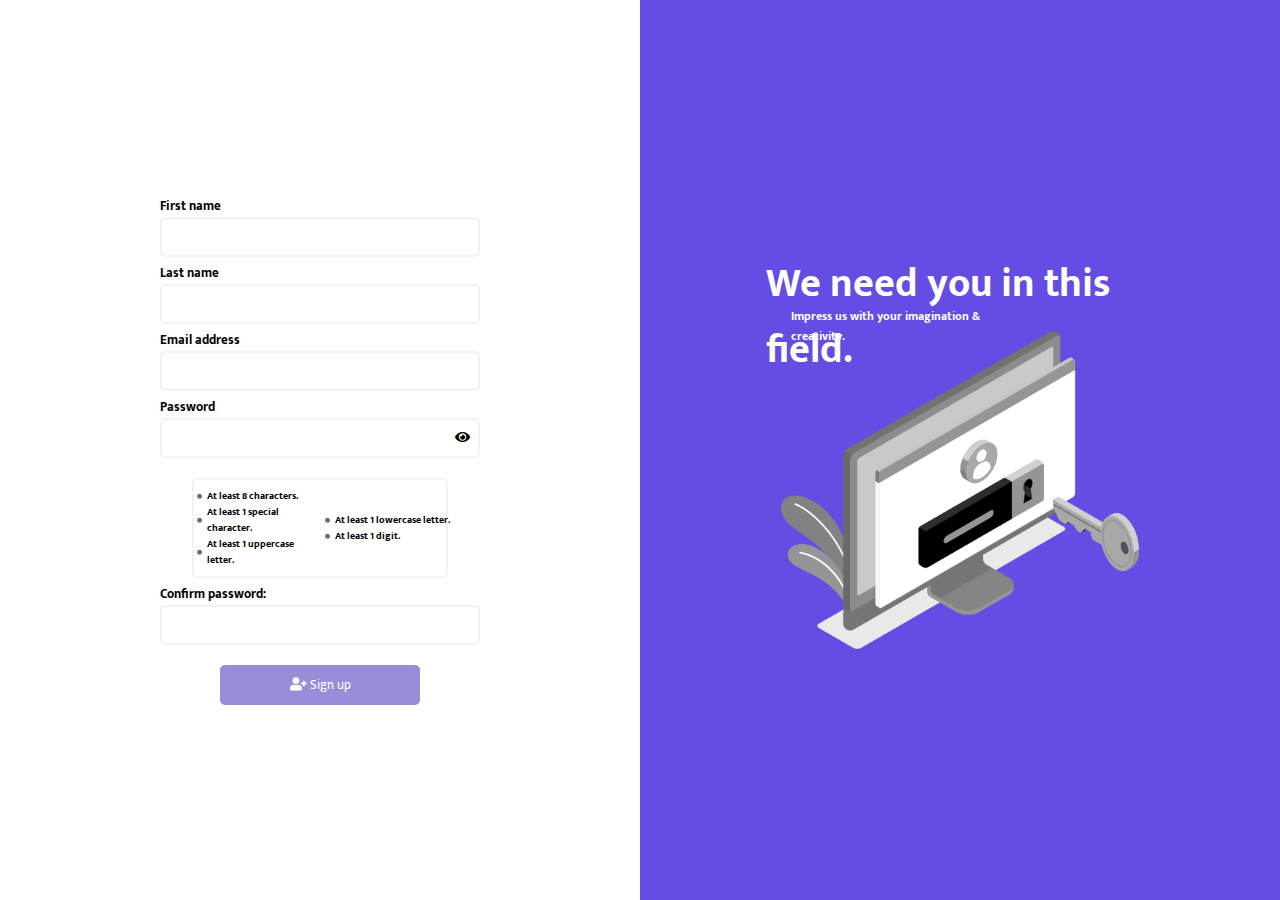
==== pages/signup.html @ ec61c76c "first" ====
<!DOCTYPE html>
<html lang="en">
  <head>
    <link
      href="https://cdnjs.cloudflare.com/ajax/libs/font-awesome/5.5.0/css/all.min.css"
      rel="stylesheet"
    />
    <link rel="preconnect" href="https://fonts.googleapis.com" />
    <link
      href="https://fonts.googleapis.com/css2?family=Mukta&family=Rubik:wght@300&display=swap"
      rel="stylesheet"
    />
    <link rel="stylesheet" href="../styles/signup.css" />
    <link rel="stylesheet" href="../styles/global.css" />
    <meta charset="UTF-8" />
    <meta name="viewport" content="width=device-width, initial-scale=1.0" />
    <meta http-equiv="X-UA-Compatible" content="ie=edge" />
    <title>Sign Up</title>
  </head>

  <body>
    <div class="left-side"> 
      <div class="left-content">
        <div class="first-name-block">
          <h1 class="input-name">First name</h1>
          <input placeholder="" class="input w-100" id="first-name" type="text" />
        </div>
        <div class="last-name-block">
          <h1 class="input-name">Last name</h1>
          <input placeholder="" class="input w-100" id="last-name" type="text" />
        </div>
        <div class="second-block">
          <div class="input-slot-email">
            <h1 class="input-name-email">Email address</h1>
            <input placeholder="" class="input-email w-100" />
          </div>
        </div>
        <div class="third-block">
          <div class="input-slot-password">
            <h1 class="input-name-password">Password</h1>
            <div class="wrapper d-flex position-relative">
              <input placeholder="" class="input-password w-100" type="password" />
              <button class="visibility">
                <i class="fas fa-eye"></i>
              </button>
            </div>
          </div>
          <div class="password-check">
            <div class="columne-1">
              <div id="eight-characters" class="password-spec 1">
                <i class="fas fa-circle"></i>
                <h1 class="spec-name">At least 8 characters.</h1>
              </div>
              <div id="special-character" class="password-spec 2">
                <i class="fas fa-circle"></i>
                <h1 class="spec-name">At least 1 special character.</h1>
              </div>
              <div id="upper-case" class="password-spec 3">
                <i class="fas fa-circle"></i>
                <h1 class="spec-name">At least 1 uppercase letter.</h1>
              </div>
            </div>
            <div class="columne-2">
              <div id="lower-case" class="password-spec 4">
                <i class="fas fa-circle"></i>
                <h1 class="spec-name">At least 1 lowercase letter.</h1>
              </div>
              <div id="digits" class="password-spec 5">
                <i class="fas fa-circle"></i>
                <h1 class="spec-name">At least 1 digit.</h1>
              </div>
            </div>
          </div>
        </div>
        <div class="fourth-block">
          <div class="input-slot-confirm">
            <h1 class="input-name-confirm">Confirm password:</h1>
            <input placeholder="" class="input-confirm" type="password" />
          </div>
        </div>
        <button class="sign-up-button" disabled>
          <i class="fas fa-user-plus"></i>
          Sign up
        </button>
      </div>
    </div>
    <div class="right-side">
      <div class="right-content">
        <div class="new-user">
          <h1 class="headerOnRight">We need you in this field.</h1>
          <h1 class="under-header">
            Impress us with your imagination & creativity.
          </h1>
        </div>
        <img class="signUpPic" src="../images/signUpScreen.png" />
      </div>
    </div>
  </body>
  <script src="../scripts/signup.js"></script>
</html>
---- styles/signup.css ----
html {
  margin: 0px;
  width: 100%;
  height: 100%;
  font-family: "Mukta", sans-serif;
}
body {
  margin: 0px;
  width: 100%;
  min-height: 100%;
  display: flex;
  overflow-x: hidden;
}
.right-side {
  background-color: #654de4;
  width: 50%;
  display: flex;
  flex-direction: column;
  justify-content: center;
  align-content: center;
}
.left-side {
  margin: auto;
  width: 50%;
  border-radius: 0;
  background-color: #fff;
  display: flex;
  flex-direction: column;
  align-content: center;
  justify-content: center;
  align-items: center;
}
.left-content {
  width: 50%;
  display: flex;
  margin: auto;
  flex-direction: column;
  align-items: center;
}
.right-content {
  width: 70%;
  display: flex;
  margin: auto;
  flex-direction: column;
  justify-content: space-around;
}
.input {
  width: 50%;
  height: 40px;
  font-family: "Mukta", sans-serif;
  border-radius: 5px;
  border-color: rgb(241, 241, 241);
  border-width: 2px;
  border-style: solid;
  background-color: rgb(255, 255, 255);
  animation-duration: 0.4s;
  padding: 0px;
  padding-left: 2%;
  outline: none;
}
.input-email {
  width: 50%;
  height: 40px;
  font-family: "Mukta", sans-serif;
  border-radius: 5px;
  border-color: rgb(241, 241, 241);
  border-width: 2px;
  border-style: solid;
  background-color: rgb(255, 255, 255);
  animation-duration: 0.4s;
  padding: 0px;
  padding-left: 2%;
  outline: none;
}
.input-password {
  width: 50%;
  height: 40px;
  font-family: "Mukta", sans-serif;
  border-radius: 5px;
  border-color: rgb(241, 241, 241);
  border-width: 2px;
  border-style: solid;
  background-color: rgb(255, 255, 255);
  animation-duration: 0.4s;
  padding: 0px;
  padding-left: 2%;
  outline: none;
  position: relative;
}
.visibility {
  position: absolute;
  right: 10px;
  background: none;
  border: none;
  padding: 0px;
  cursor: pointer;
  display: flex;
  justify-content: center;
  align-items: center;
}
.wrapper {
  align-items: center;
}
.input-confirm {
  width: 100%;
  height: 40px;
  font-family: "Mukta", sans-serif;
  border-radius: 5px;
  border-color: rgb(241, 241, 241);
  border-width: 2px;
  border-style: solid;
  background-color: rgb(255, 255, 255);
  animation-duration: 0.4s;
  padding: 0px;
  padding-left: 2%;
  outline: none;
}
.input-slot {
  margin-top: 5px;
  margin-left: 0px;
  display: flex;
  justify-content: flex-start;
  width: 80px;
}
.first-name-block {
  margin-left: 0px;
  width: 100%;
}
.last-name-block {
  margin-top: 5px;
  margin-left: 0px;
  width: 100%;
}
.input-slot-email {
  margin-top: 5px;
  margin-left: 0px;
}
.input-slot-password {
  margin-top: 5px;
  margin-left: 0px;
}
.input-slot-confirm {
  margin-top: 5px;
  margin-left: 0px;
  width: 100%;
}
.input-name {
  font-size: 13px;
  margin-right: 4px;
}
.input-name-email {
  font-size: 13px;
  margin-right: 4px;
}
.input-name-password {
  margin-right: 4px;
  font-size: 13px;
}
.input-name-confirm {
  margin-right: 4px;
  font-size: 13px;
}
.first-block {
  width: 100%;
}
.second-block {
  width: 100%;
}
.third-block {
  width: 100%;
}
.fourth-block {
  width: 100%;
}
.password-check {
  width: 80%;
  height: 100px;
  display: flex;
  justify-content: space-evenly;
  align-items: center;
  border-radius: 5px;
  border-color: rgb(241, 241, 241);
  border-width: 2px;
  border-style: solid;
  margin: auto;
  margin-top: 20px;
}
.columne-2 {
  width: 118px;
}
.spec-name {
  font-size: 10px;
  margin-left: 5px;
  color: #000000;
  text-shadow: none;
}
.password-spec {
  font-size: 5px;
  width: 125px;
  display: flex;
  flex-direction: row;
  align-items: center;
  color: rgb(108 108 108);
}

.sign-up-button {
  background-color: #654de4;
  color: #fff;
  width: 200px;
  height: 40px;
  font-family: "Mukta", sans-serif;
  border-radius: 5px;
  border-color: rgb(241 241 241);
  border-width: 0px;
  cursor: pointer;
  padding: 0px;
  margin-top: 20px;
}
.sign-up-button:disabled {
  background-color: #998cd8;
  cursor: default;
}
.sign-up-button:focus {
  border: none;
}
.valid {
  color: rgb(16 255 90);
  text-shadow: 0px 0px 5px rgb(16 255 90);
  font-size: 5px;
  width: 125px;
  display: flex;
  flex-direction: row;
  align-items: center;
}
.inValid {
  color: rgb(255 16 16);
  text-shadow: 0px 0px 5px rgb(255 16 16);
  font-size: 5px;
  width: 125px;
  display: flex;
  flex-direction: row;
  align-items: center;
}
.inputValid {
  border-color: rgb(16 255 90);
  box-shadow: 0px 0px 4px rgb(16 255 90 / 50%);
}
.inputInValid {
  border-color: rgb(255 16 16);
  box-shadow: 0px 0px 6px rgb(255 16 16 / 67%);
}
.input-confirm:disabled {
  border: none;
}
.new-user {
    position: relative;
    height: 80px;
}
.headerOnRight {
  font-size: 40px;
  color: #fff;
  margin-left: 30px;
  width: 417px;
}
.under-header {
  width: 230px;
  margin: 0px;
  color: #fff;
  top: 55px;
  font-size: 12px;
  position: absolute;
  left: 55px;
}
.signUpPic {
    width: 80%;
    margin: auto;
}
@media only screen and (max-width: 1250px) {
  .password-check {
    flex-direction: column;
    justify-content: center;
  }
  .columne-2 {
    width: 125px;
  }
}
@media only screen and (max-width: 1100px){
    .headerOnRight{    font-size: 25px;
        width: 261px;}
        .under-header{width: 211px;
            top: 30px;
            font-size: 11px;
            left: 55px;}
}
@media only screen and (max-width: 768px) {
  body {
    flex-direction: column;
    height: none;
  }
  .right-side {
    display: none;
  }
  .left-side {
    width: 100%;
  }
  .left-content {
    width: 60%;
  }
  .welcome-msg {
    position: relative;
    margin-left: auto;
    margin-right: auto;
  }
  .no-account {
    margin-top: 10px;
  }
  .first-block {
    margin: auto;
  }
  .free-trial {
    margin: auto;
  }
}

h1 {
  margin: 0;
}
---- styles/global.css ----
@import url(helpers.css);

* {
    box-sizing: border-box;
}
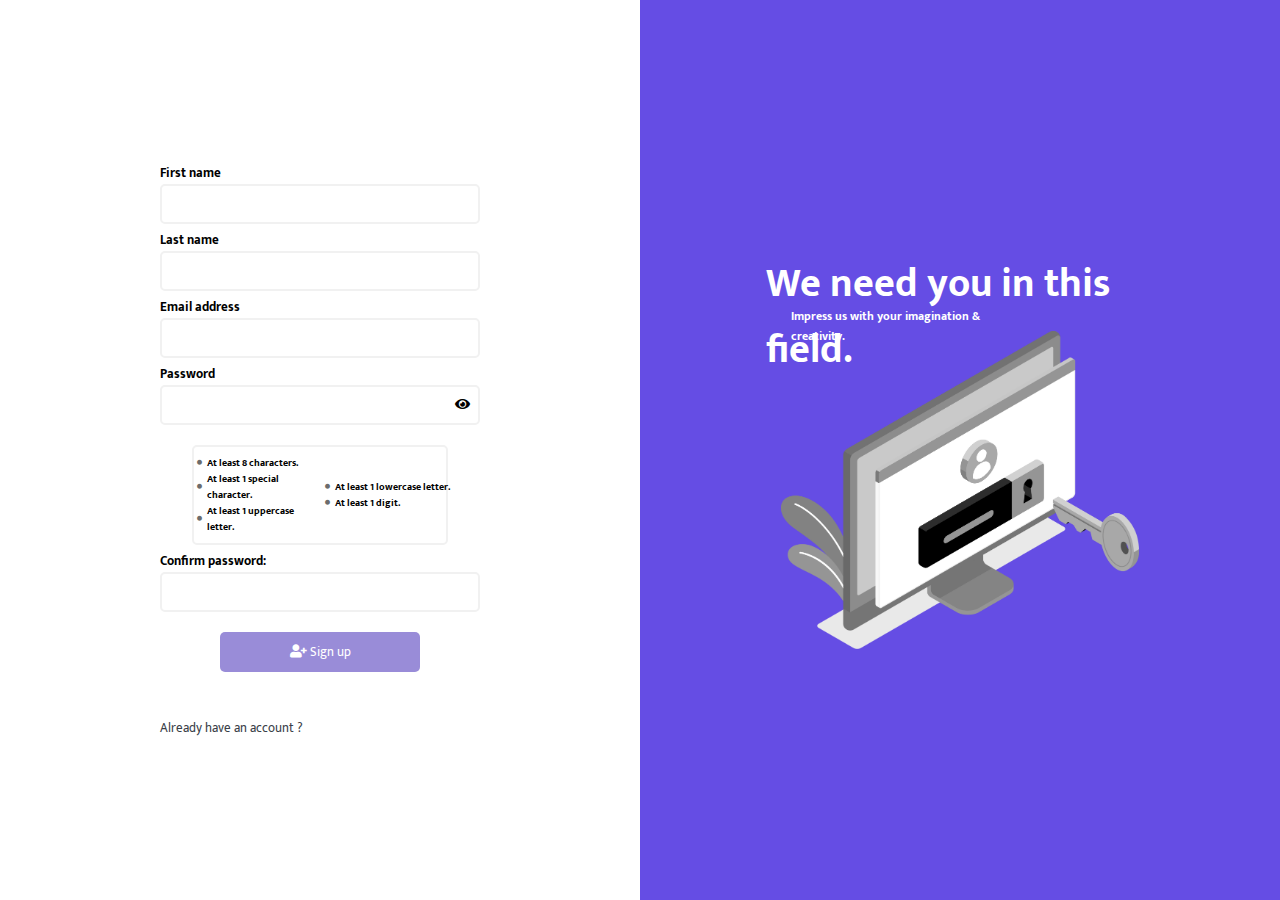
==== commit 26540375: "Promises" ====
--- a/pages/signup.html
+++ b/pages/signup.html
@@ -82,6 +82,7 @@
           <i class="fas fa-user-plus"></i>
           Sign up
         </button>
+        <a class="have-account" href="login.html">Already have an account ?</a>
       </div>
     </div>
     <div class="right-side">
--- a/styles/signup.css
+++ b/styles/signup.css
@@ -35,7 +35,6 @@
   display: flex;
   margin: auto;
   flex-direction: column;
-  align-items: center;
 }
 .right-content {
   width: 70%;
@@ -101,6 +100,15 @@
 .wrapper {
   align-items: center;
 }
+.have-account {
+  margin-top: 45px;
+  font-size: 13px;
+  color: #3a3f49;
+  text-decoration: none;
+}
+.have-account:visited {
+  color: #3a3f49;
+}
 .input-confirm {
   width: 100%;
   height: 40px;
@@ -215,6 +223,8 @@
   cursor: pointer;
   padding: 0px;
   margin-top: 20px;
+  margin-left: auto;
+  margin-right: auto;
 }
 .sign-up-button:disabled {
   background-color: #998cd8;
@@ -320,6 +330,7 @@
   .free-trial {
     margin: auto;
   }
+  .have-account{margin-top: 10px;}
 }
 
 h1 {
